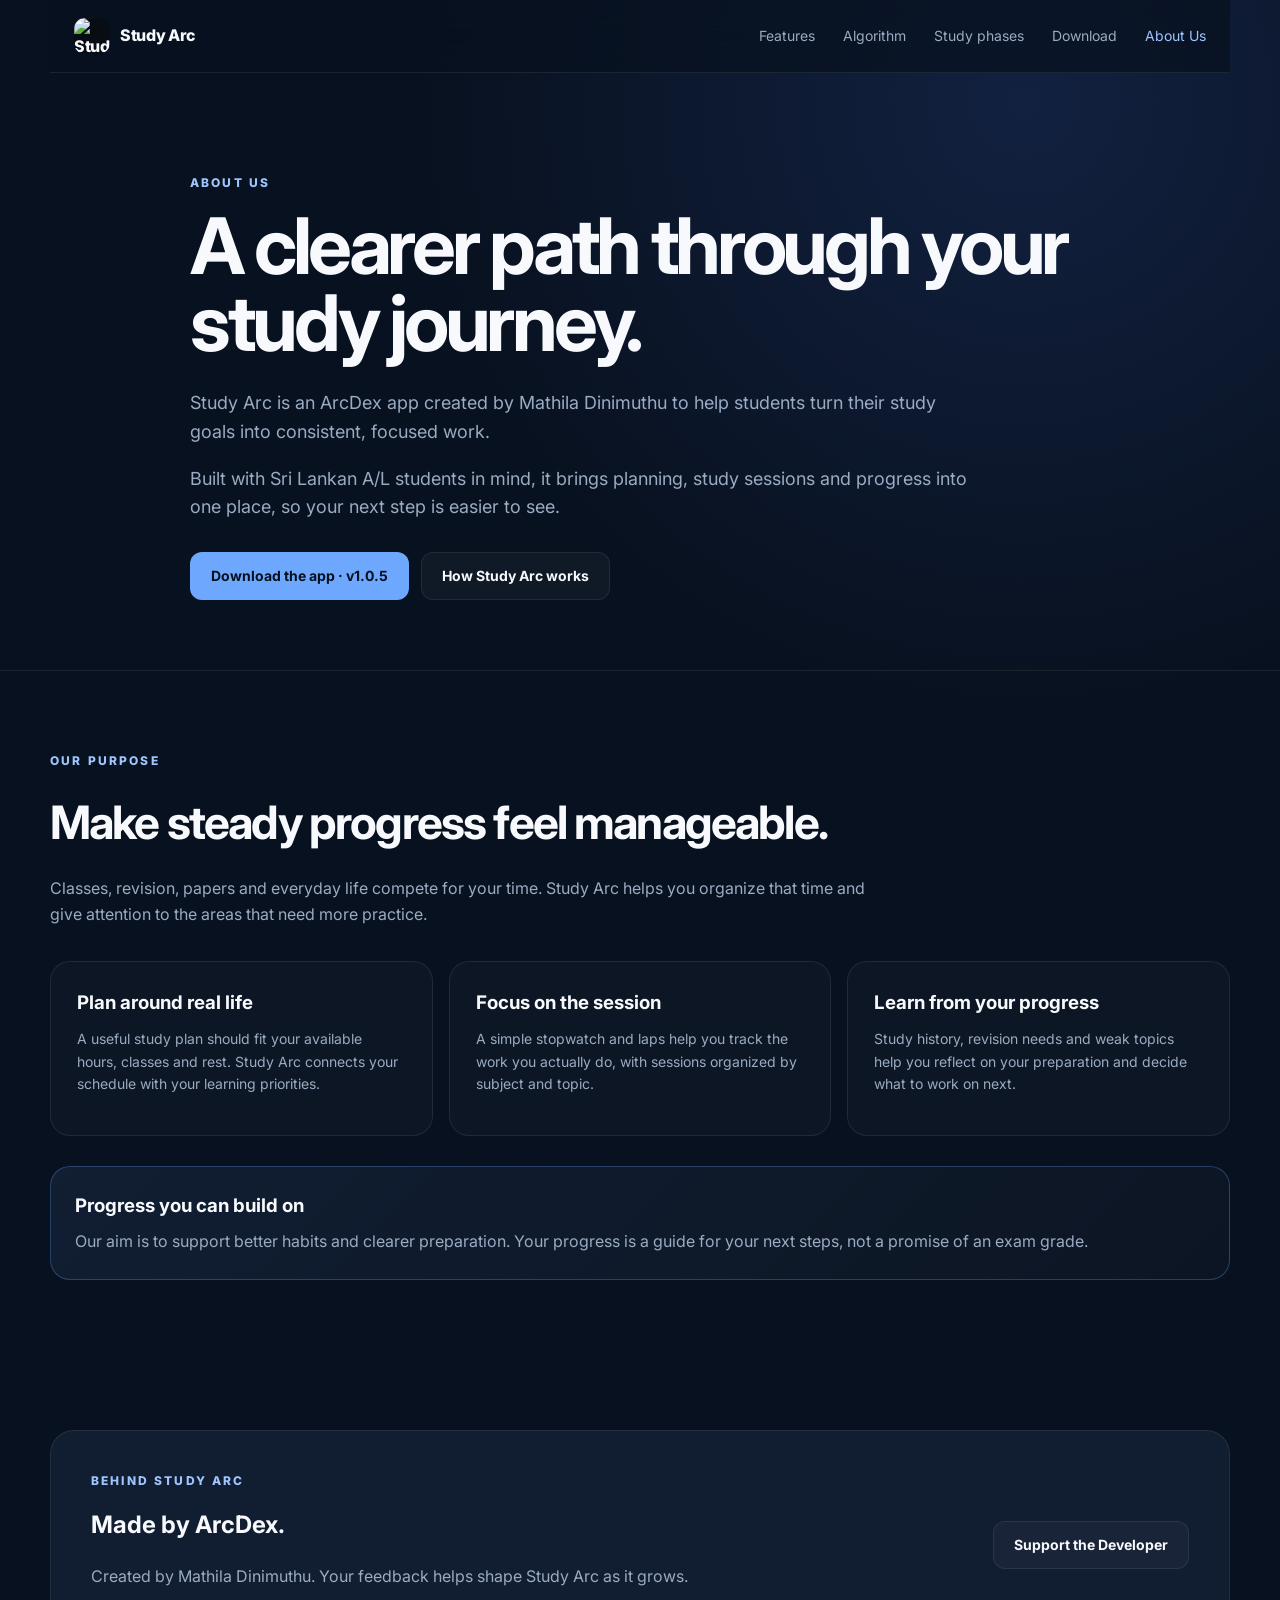
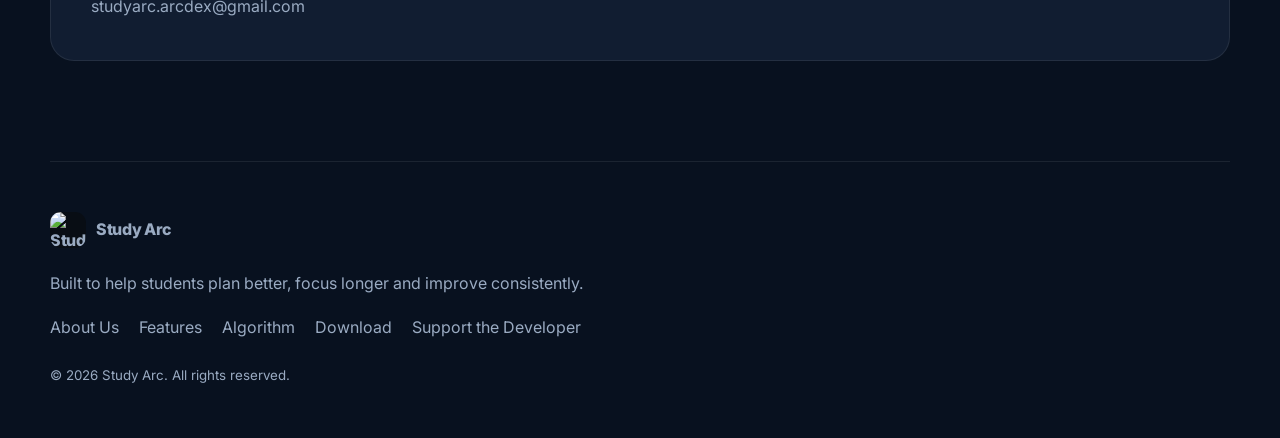
==== about.html @ b139987a "Add About Us page and direct Study Arc v1.0.5 downloads" ====
<!DOCTYPE html>
<html lang="en">
<head>
  <meta charset="UTF-8" />
  <meta name="viewport" content="width=device-width, initial-scale=1.0" />
  <meta name="theme-color" content="#08111f" />
  <meta name="description" content="Meet Study Arc, an ArcDex app created by Mathila Dinimuthu to help students plan, focus and prepare for exams." />
  <title>About Us — Study Arc</title>
  <link rel="icon" href="https://raw.githubusercontent.com/mathilad/StudyArc/main/assets/images/favicon.png" />
  <link rel="preconnect" href="https://fonts.googleapis.com">
  <link rel="preconnect" href="https://fonts.gstatic.com" crossorigin>
  <link href="https://fonts.googleapis.com/css2?family=Inter:wght@400;500;600;700;800&display=swap" rel="stylesheet">
  <link rel="stylesheet" href="styles.css" />
  <link rel="stylesheet" href="site-overrides.css" />
</head>
<body class="about-page">
  <header class="site-header">
    <a class="brand" href="index.html" aria-label="Study Arc home">
      <img class="brand-logo" src="https://raw.githubusercontent.com/mathilad/StudyArc/main/assets/images/icon.png" alt="Study Arc logo" />
      <span>Study Arc</span>
    </a>
    <nav class="nav" id="nav">
      <a href="index.html#features">Features</a>
      <a href="algorithm.html">Algorithm</a>
      <a href="index.html#phases">Study phases</a>
      <a href="https://github.com/mathilad/studyarcweb/releases/download/v1.0.5/StudyArc-v1.0.5.apk">Download</a>
      <a href="about.html" aria-current="page">About Us</a>
    </nav>
    <button class="menu-btn" id="menuBtn" aria-label="Open menu" aria-expanded="false">☰</button>
  </header>


  <main>
    <section class="section-shell algorithm-hero">
      <div class="eyebrow">ABOUT US</div>
      <h1>A clearer path through your study journey.</h1>
      <p>Study Arc is an ArcDex app created by Mathila Dinimuthu to help students turn their study goals into consistent, focused work.</p>
      <p>Built with Sri Lankan A/L students in mind, it brings planning, study sessions and progress into one place, so your next step is easier to see.</p>
      <div class="hero-actions">
        <a class="btn btn-primary" href="https://github.com/mathilad/studyarcweb/releases/download/v1.0.5/StudyArc-v1.0.5.apk">Download the app · v1.0.5</a>
        <a class="btn btn-secondary" href="algorithm.html">How Study Arc works</a>
      </div>
    </section>
    <section class="algo-section">
      <div class="section-shell">
        <div class="eyebrow">OUR PURPOSE</div>
        <h2>Make steady progress feel manageable.</h2>
        <p>Classes, revision, papers and everyday life compete for your time. Study Arc helps you organize that time and give attention to the areas that need more practice.</p>
        <div class="overview-grid">
          <article class="detail-card"><h3>Plan around real life</h3><p>A useful study plan should fit your available hours, classes and rest. Study Arc connects your schedule with your learning priorities.</p></article>
          <article class="detail-card"><h3>Focus on the session</h3><p>A simple stopwatch and laps help you track the work you actually do, with sessions organized by subject and topic.</p></article>
          <article class="detail-card"><h3>Learn from your progress</h3><p>Study history, revision needs and weak topics help you reflect on your preparation and decide what to work on next.</p></article>
        </div>
        <div class="callout"><h3>Progress you can build on</h3><p>Our aim is to support better habits and clearer preparation. Your progress is a guide for your next steps, not a promise of an exam grade.</p></div>
      </div>
    </section>
    <section class="section-shell algo-cta">
      <div class="algo-cta-card">
        <div><div class="eyebrow">BEHIND STUDY ARC</div><h2>Made by ArcDex.</h2><p>Created by Mathila Dinimuthu. Your feedback helps shape Study Arc as it grows.</p><p><a href="mailto:studyarc.arcdex@gmail.com">studyarc.arcdex@gmail.com</a></p></div>
        <a class="btn btn-secondary" href="https://buymeacoffee.com/mathiladinimuthu" target="_blank" rel="noopener">Support the Developer</a>
      </div>
    </section>
  </main>
  <footer>
    <a class="brand" href="index.html"><img class="brand-logo" src="https://raw.githubusercontent.com/mathilad/StudyArc/main/assets/images/icon.png" alt="Study Arc logo" /><span>Study Arc</span></a>
    <p>Built to help students plan better, focus longer and improve consistently.</p>
    <div class="footer-links"><a href="about.html">About Us</a><a href="index.html#features">Features</a><a href="algorithm.html">Algorithm</a><a href="https://github.com/mathilad/studyarcweb/releases/download/v1.0.5/StudyArc-v1.0.5.apk">Download</a><a href="https://buymeacoffee.com/mathiladinimuthu" target="_blank" rel="noopener">Support the Developer</a></div>
    <small>© <span id="year"></span> Study Arc. All rights reserved.</small>
  </footer>

  <script src="script.js"></script>
</body>
</html>
---- styles.css ----
:root {
  --bg: #08111f;
  --bg-soft: #0d1728;
  --card: #111d31;
  --card-2: #0d1828;
  --line: rgba(255,255,255,.08);
  --text: #f7f9fc;
  --muted: #9aabc2;
  --accent: #6ea8fe;
  --accent-2: #9fc5ff;
  --shadow: 0 24px 70px rgba(0,0,0,.28);
}
* { box-sizing: border-box; }
html { scroll-behavior: smooth; }
body {
  margin: 0;
  background: radial-gradient(circle at 80% 5%, rgba(77,124,255,.15), transparent 28%), var(--bg);
  color: var(--text);
  font-family: Inter, system-ui, sans-serif;
  line-height: 1.6;
}
a { color: inherit; text-decoration: none; }
button, a { -webkit-tap-highlight-color: transparent; }
.site-header {
  position: sticky; top: 0; z-index: 50;
  display: flex; align-items: center; justify-content: space-between;
  max-width: 1180px; margin: 0 auto; padding: 18px 24px;
  backdrop-filter: blur(18px);
  background: rgba(8,17,31,.72);
  border-bottom: 1px solid var(--line);
}
.brand { display: inline-flex; align-items: center; gap: 10px; font-weight: 800; letter-spacing: -.02em; }
.brand-mark {
  width: 34px; height: 34px; display: grid; place-items: center;
  border-radius: 10px; background: linear-gradient(135deg, var(--accent), #4f7fe8);
  color: #07101e; font-weight: 900;
}
.nav { display: flex; gap: 28px; color: var(--muted); font-size: 14px; }
.nav a:hover { color: var(--text); }
.menu-btn { display: none; border: 0; background: transparent; color: var(--text); font-size: 24px; }
.section-shell { width: min(1180px, calc(100% - 40px)); margin: 0 auto; }
.hero { min-height: 760px; display: grid; grid-template-columns: 1.05fr .95fr; align-items: center; gap: 70px; padding: 80px 0 70px; }
.eyebrow { font-size: 12px; letter-spacing: .18em; font-weight: 800; color: var(--accent-2); margin-bottom: 16px; }
h1, h2, h3, p { margin-top: 0; }
h1 { font-size: clamp(48px, 7vw, 82px); line-height: .98; letter-spacing: -.055em; margin-bottom: 28px; }
h1 span { color: var(--accent-2); }
.hero-text { font-size: 18px; color: var(--muted); max-width: 650px; }
.hero-actions, .download-actions { display: flex; gap: 12px; flex-wrap: wrap; margin-top: 30px; }
.btn { display: inline-flex; align-items: center; justify-content: center; min-height: 48px; padding: 0 20px; border-radius: 12px; font-weight: 700; font-size: 14px; border: 1px solid var(--line); transition: .2s ease; }
.btn:hover { transform: translateY(-2px); }
.btn-primary { background: var(--accent); color: #07101e; border-color: transparent; }
.btn-secondary { background: rgba(255,255,255,.035); }
.trust-row { display: flex; gap: 18px; flex-wrap: wrap; color: var(--muted); margin-top: 24px; font-size: 13px; }
.dashboard-card { background: linear-gradient(180deg, rgba(17,29,49,.98), rgba(11,21,36,.98)); border: 1px solid var(--line); border-radius: 28px; padding: 28px; box-shadow: var(--shadow); transform: perspective(1000px) rotateY(-3deg) rotateX(2deg); }
.preview-top, .section-title { display: flex; align-items: center; justify-content: space-between; }
.preview-top small { display: block; color: var(--muted); font-size: 10px; letter-spacing: .14em; }
.preview-top strong { font-size: 20px; }
.avatar { width: 40px; height: 40px; border-radius: 50%; display: grid; place-items: center; background: #1c2d48; font-size: 12px; font-weight: 800; }
.metric-grid { display: grid; grid-template-columns: 1fr 1fr; gap: 14px; margin: 28px 0; }
.metric-grid article { padding: 18px; background: var(--card-2); border: 1px solid var(--line); border-radius: 18px; }
.metric-grid span, .metric-grid small { display: block; color: var(--muted); font-size: 11px; }
.metric-grid strong { font-size: 26px; display: block; margin: 4px 0; }
.today-plan { background: #0a1423; border-radius: 20px; padding: 18px; border: 1px solid var(--line); }
.section-title { margin-bottom: 12px; }
.section-title span { font-size: 11px; color: var(--muted); }
.session { display: flex; gap: 12px; align-items: center; padding: 13px 0; border-top: 1px solid var(--line); }
.session i { width: 9px; height: 9px; border-radius: 50%; background: #64748b; }
.session.active i { background: var(--accent); box-shadow: 0 0 0 5px rgba(110,168,254,.12); }
.session div { flex: 1; }
.session strong, .session small { display: block; }
.session small { color: var(--muted); }
.session b { font-size: 12px; color: var(--muted); }
.stats-strip { display: grid; grid-template-columns: repeat(4,1fr); border-block: 1px solid var(--line); background: rgba(255,255,255,.015); }
.stats-strip div { text-align: center; padding: 30px 12px; border-right: 1px solid var(--line); }
.stats-strip div:last-child { border-right: 0; }
.stats-strip strong, .stats-strip span { display: block; }
.stats-strip strong { font-size: 25px; }
.stats-strip span { color: var(--muted); font-size: 12px; }
.content-section { padding: 110px 0; }
.section-heading { max-width: 760px; margin-bottom: 48px; }
.section-heading h2, .download-card h2 { font-size: clamp(34px, 5vw, 54px); line-height: 1.05; letter-spacing: -.045em; margin-bottom: 20px; }
.section-heading p, .download-card p { color: var(--muted); font-size: 17px; }
.feature-grid { display: grid; grid-template-columns: repeat(3, 1fr); gap: 16px; }
.feature-card, .phase-card { padding: 28px; border: 1px solid var(--line); border-radius: 20px; background: rgba(255,255,255,.022); }
.icon { width: 42px; height: 42px; display: grid; place-items: center; border-radius: 12px; background: rgba(110,168,254,.12); color: var(--accent-2); margin-bottom: 40px; font-size: 20px; }
.feature-card h3, .phase-card h3 { margin-bottom: 10px; }
.feature-card p, .phase-card p { color: var(--muted); font-size: 14px; margin-bottom: 0; }
.algorithm-wrap { background: #0a1423; border-block: 1px solid var(--line); }
.algorithm-grid { padding: 110px 0; display: grid; grid-template-columns: 1fr 1fr; gap: 70px; align-items: center; }
.formula { margin-top: 30px; padding: 17px 18px; border: 1px solid var(--line); background: rgba(110,168,254,.06); border-radius: 14px; color: var(--accent-2); font-family: ui-monospace, SFMono-Regular, Menlo, monospace; font-size: 13px; }
.flow-card { padding: 24px; background: var(--card); border: 1px solid var(--line); border-radius: 24px; box-shadow: var(--shadow); }
.flow-card > b { display: block; text-align: center; color: #52637c; line-height: 24px; }
.flow-node { display: flex; gap: 16px; align-items: center; border: 1px solid var(--line); border-radius: 16px; padding: 16px; background: #0b1627; }
.flow-node.accent { border-color: rgba(110,168,254,.45); background: rgba(110,168,254,.08); }
.flow-node span { width: 34px; height: 34px; display: grid; place-items: center; border-radius: 10px; background: rgba(255,255,255,.05); color: var(--accent-2); font-size: 11px; font-weight: 800; }
.flow-node strong, .flow-node small { display: block; }
.flow-node small { color: var(--muted); }
.phase-grid { display: grid; grid-template-columns: repeat(4, 1fr); gap: 14px; }
.phase-card span { font-size: 12px; color: var(--accent-2); font-weight: 800; display: block; margin-bottom: 48px; }
.download-section { padding: 40px 20px 90px; }
.download-card { width: min(1180px, 100%); margin: 0 auto; display: grid; grid-template-columns: 1.15fr .85fr; align-items: center; gap: 40px; border: 1px solid rgba(110,168,254,.25); background: linear-gradient(135deg, rgba(110,168,254,.1), rgba(255,255,255,.02)); border-radius: 30px; padding: 60px; overflow: hidden; }
.download-note { display: block; color: var(--muted); margin-top: 18px; }
.phone { width: 240px; height: 460px; margin: 0 auto; border: 7px solid #17243a; padding: 8px; border-radius: 38px; background: #060d18; transform: rotate(5deg); box-shadow: var(--shadow); }
.phone-screen { height: 100%; border-radius: 27px; background: radial-gradient(circle at 50% 25%, rgba(110,168,254,.25), transparent 32%), #0a1423; display: flex; flex-direction: column; align-items: center; justify-content: center; }
.phone-logo { width: 64px; height: 64px; border-radius: 20px; background: var(--accent); color: #07101e; display: grid; place-items: center; font-weight: 900; font-size: 28px; margin-bottom: 18px; }
.phone-screen strong { font-size: 24px; }
.phone-screen span { color: var(--muted); font-size: 12px; }
.mini-progress { width: 120px; height: 5px; background: #17243a; border-radius: 99px; margin-top: 28px; overflow: hidden; }
.mini-progress i { display: block; width: 67%; height: 100%; background: var(--accent); }
.support { padding: 0 0 90px; }
.support-card { display: flex; align-items: center; justify-content: space-between; gap: 30px; border: 1px solid var(--line); border-radius: 20px; padding: 28px; }
.support-card > div { display: flex; align-items: center; gap: 18px; }
.support-card h3 { margin-bottom: 3px; }
.support-card p { margin-bottom: 0; color: var(--muted); font-size: 14px; }
.coffee { font-size: 28px; }
footer { border-top: 1px solid var(--line); width: min(1180px, calc(100% - 40px)); margin: 0 auto; padding: 50px 0; color: var(--muted); }
footer > p { margin: 18px 0; max-width: 580px; }
.footer-links { display: flex; gap: 20px; flex-wrap: wrap; margin-bottom: 22px; }
.reveal { opacity: 0; transform: translateY(18px); transition: opacity .6s ease, transform .6s ease; }
.reveal.visible { opacity: 1; transform: translateY(0); }
@media (max-width: 900px) {
  .hero, .algorithm-grid, .download-card { grid-template-columns: 1fr; }
  .hero { padding-top: 70px; }
  .dashboard-card { transform: none; }
  .feature-grid { grid-template-columns: repeat(2,1fr); }
  .phase-grid { grid-template-columns: repeat(2,1fr); }
  .phone { margin-top: 20px; }
}
@media (max-width: 680px) {
  .site-header { padding: 14px 20px; }
  .menu-btn { display: block; }
  .nav { display: none; position: absolute; top: 65px; left: 20px; right: 20px; flex-direction: column; gap: 0; background: #0d1728; border: 1px solid var(--line); border-radius: 16px; padding: 8px; box-shadow: var(--shadow); }
  .nav.open { display: flex; }
  .nav a { padding: 13px; }
  .hero { min-height: auto; gap: 40px; padding: 60px 0; }
  h1 { font-size: 48px; }
  .metric-grid, .feature-grid, .phase-grid { grid-template-columns: 1fr; }
  .stats-strip { grid-template-columns: repeat(2,1fr); }
  .stats-strip div:nth-child(2) { border-right: 0; }
  .stats-strip div:nth-child(-n+2) { border-bottom: 1px solid var(--line); }
  .content-section, .algorithm-grid { padding: 75px 0; }
  .download-card { padding: 35px 24px; }
  .phone { width: 205px; height: 400px; }
  .support-card { align-items: flex-start; flex-direction: column; }
  .support-card .btn { width: 100%; }
  .hero-actions .btn, .download-actions .btn { width: 100%; }
}
---- site-overrides.css ----
.brand-logo,.preview-logo,.phone-logo-img{display:block;object-fit:contain;background:#080d14}.brand-logo{width:36px;height:36px;border-radius:11px}.preview-logo{width:42px;height:42px;border-radius:12px}.phone-logo-img{width:76px;height:76px;border-radius:22px;margin-bottom:18px}.algorithm-more{margin-top:18px}.five-phase-grid{grid-template-columns:repeat(5,1fr)}
.algorithm-page{min-height:100vh}.algorithm-hero{padding:100px 0 70px;max-width:900px}.algorithm-hero h1{font-size:clamp(46px,7vw,78px)}.algorithm-hero p{font-size:18px;color:var(--muted);max-width:780px}.algo-section{padding:80px 0;border-top:1px solid var(--line)}.algo-section h2{font-size:clamp(30px,4vw,46px);letter-spacing:-.04em;margin-bottom:16px}.algo-section>.section-shell>p,.algo-intro{color:var(--muted);max-width:820px}.overview-grid{display:grid;grid-template-columns:repeat(3,1fr);gap:16px;margin-top:34px}.detail-card{padding:26px;border:1px solid var(--line);border-radius:20px;background:rgba(255,255,255,.022)}.detail-card h3{margin-bottom:10px}.detail-card p,.detail-card li{color:var(--muted);font-size:14px}.detail-card ul{margin:14px 0 0;padding-left:18px}.wide-card{grid-column:span 2}.logic-flow{display:grid;gap:12px;margin-top:30px}.logic-step{display:grid;grid-template-columns:60px 1fr;gap:18px;align-items:start;padding:20px;border:1px solid var(--line);border-radius:18px;background:#0b1627}.logic-step>span{width:46px;height:46px;display:grid;place-items:center;border-radius:14px;background:rgba(110,168,254,.1);color:var(--accent-2);font-weight:800}.logic-step p{margin:4px 0 0;color:var(--muted)}.score-box{margin-top:28px;padding:24px;border:1px solid rgba(110,168,254,.28);border-radius:20px;background:rgba(110,168,254,.06)}.score-box code{display:block;white-space:normal;color:var(--accent-2);font-size:14px;line-height:1.9}.priority-table{width:100%;border-collapse:collapse;margin-top:22px;border:1px solid var(--line);border-radius:18px;overflow:hidden}.priority-table th,.priority-table td{text-align:left;padding:14px 16px;border-bottom:1px solid var(--line);vertical-align:top}.priority-table th{font-size:12px;color:var(--accent-2);letter-spacing:.06em;text-transform:uppercase;background:rgba(255,255,255,.025)}.priority-table td{font-size:14px;color:var(--muted)}.priority-table tr:last-child td{border-bottom:0}.phase-timeline{display:grid;gap:12px;margin-top:28px}.phase-row{display:grid;grid-template-columns:150px 1fr 140px;gap:18px;align-items:center;padding:18px 20px;border:1px solid var(--line);border-radius:16px}.phase-row strong{color:var(--text)}.phase-row p{margin:0;color:var(--muted);font-size:14px}.phase-row span{color:var(--accent-2);font-size:12px;font-weight:700;text-align:right}.callout{margin-top:30px;padding:24px;border-radius:20px;border:1px solid rgba(110,168,254,.28);background:linear-gradient(135deg,rgba(110,168,254,.09),rgba(255,255,255,.02))}.callout h3{margin-bottom:8px}.callout p{margin:0;color:var(--muted)}.algo-cta{padding:70px 0 100px}.algo-cta-card{padding:40px;border:1px solid var(--line);border-radius:24px;background:var(--card);display:flex;justify-content:space-between;gap:24px;align-items:center}.algo-cta-card p{margin:4px 0 0;color:var(--muted)}
@media(max-width:1050px){.five-phase-grid{grid-template-columns:repeat(3,1fr)}.overview-grid{grid-template-columns:repeat(2,1fr)}}@media(max-width:700px){.five-phase-grid,.overview-grid{grid-template-columns:1fr}.wide-card{grid-column:auto}.algorithm-hero{padding:70px 0 50px}.algo-section{padding:60px 0}.logic-step{grid-template-columns:44px 1fr;padding:16px}.logic-step>span{width:40px;height:40px}.phase-row{grid-template-columns:1fr;gap:6px}.phase-row span{text-align:left}.priority-table{display:block;overflow-x:auto}.algo-cta-card{align-items:flex-start;flex-direction:column}.algo-cta-card .btn{width:100%}}

.nav a[aria-current="page"]{color:var(--accent-2)}
a:focus-visible,button:focus-visible{outline:2px solid var(--accent-2);outline-offset:5px}
@media(min-width:681px) and (max-width:900px){.nav{gap:16px}}
@media(prefers-reduced-motion:reduce){html{scroll-behavior:auto}.reveal,.btn{transition:none;transform:none}}
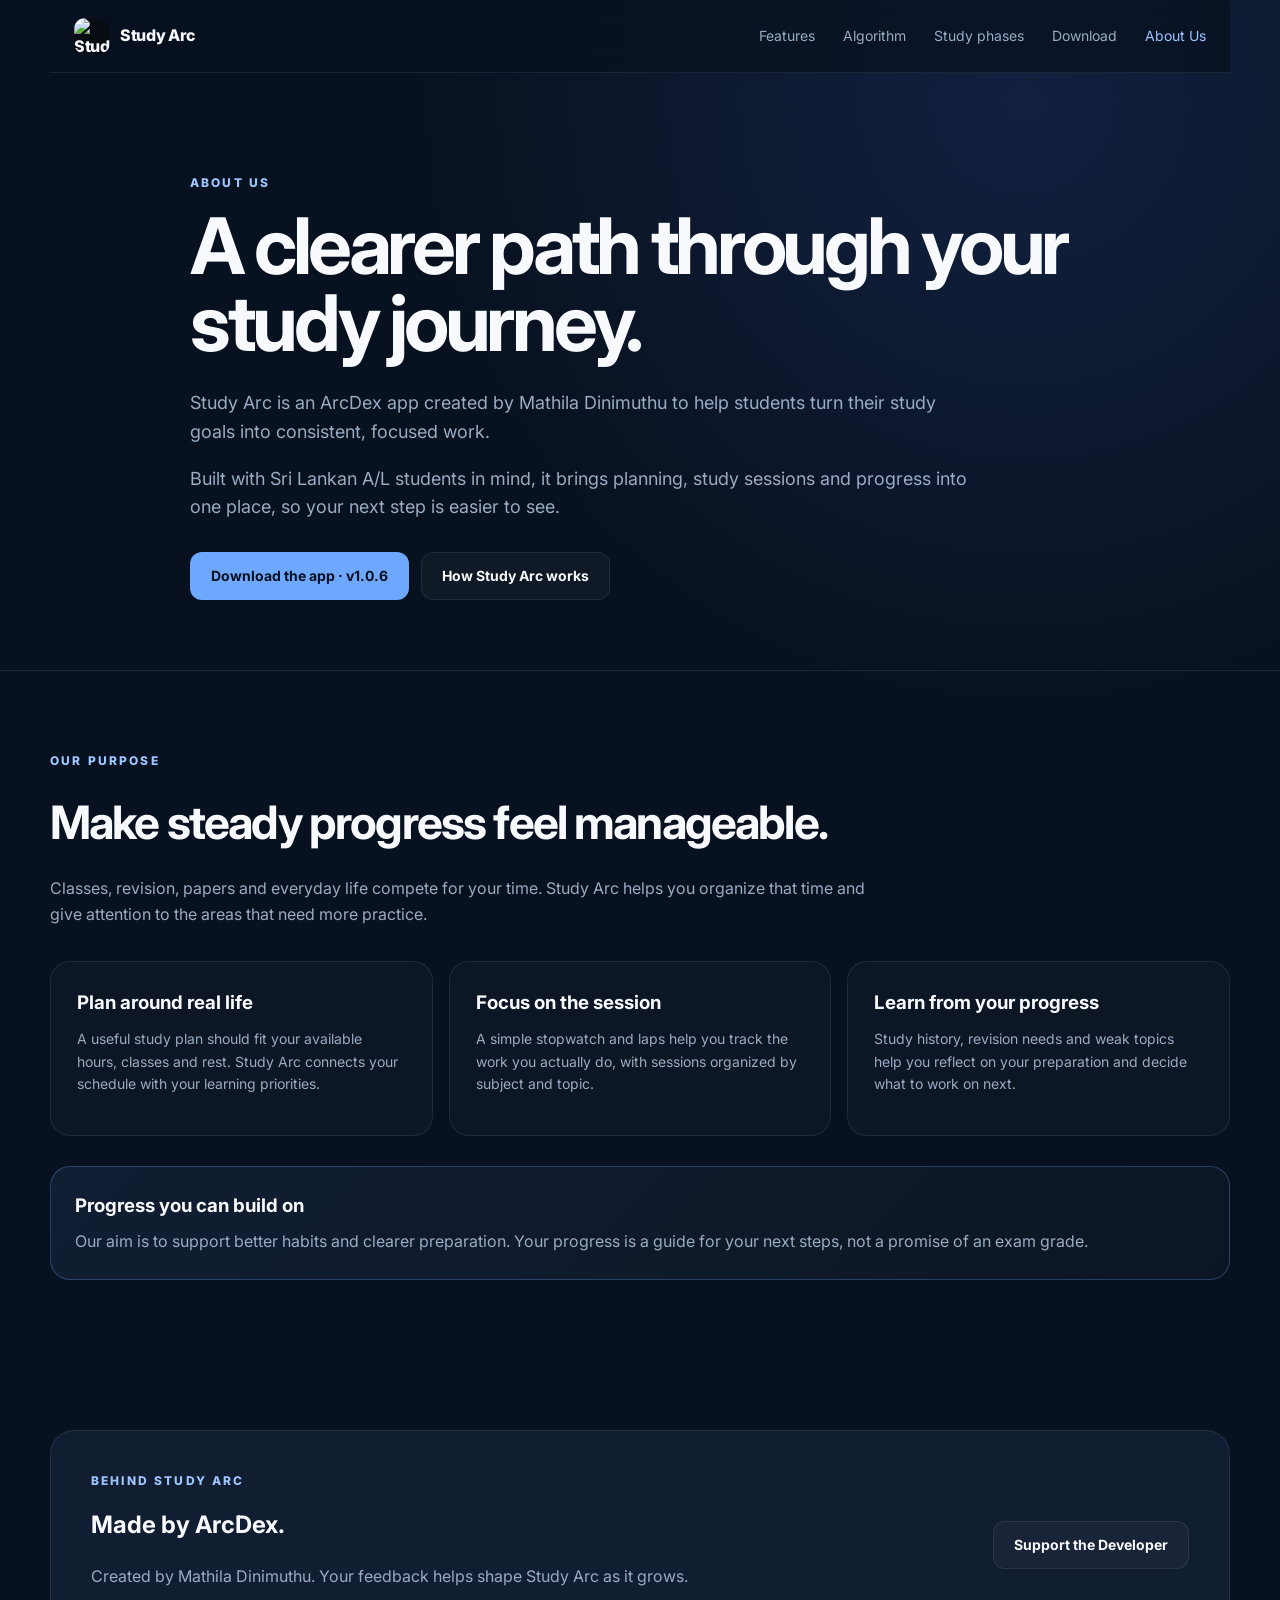
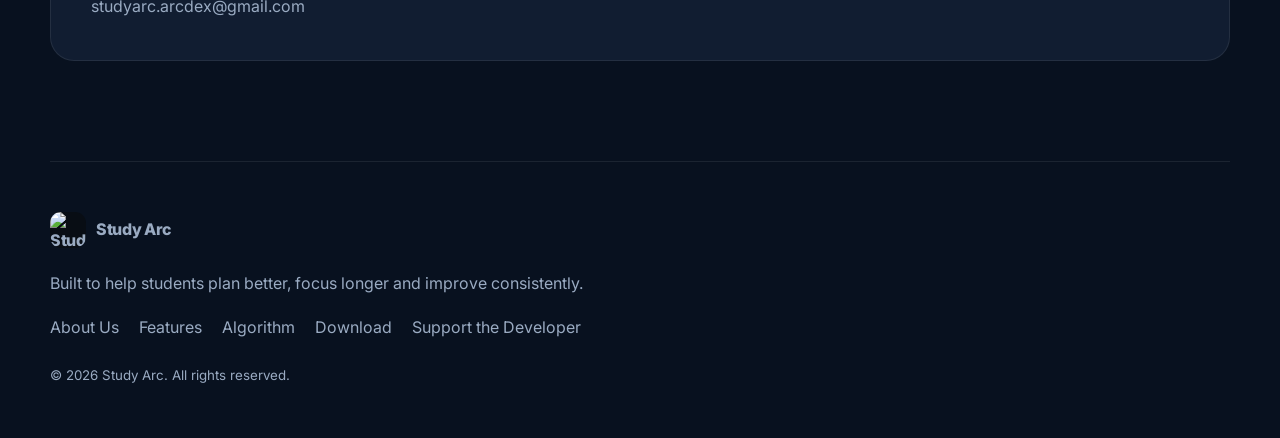
==== commit 87749f84: "Link website download section to Study Arc v1.0.6" ====
--- a/about.html
+++ b/about.html
@@ -23,7 +23,7 @@
       <a href="index.html#features">Features</a>
       <a href="algorithm.html">Algorithm</a>
       <a href="index.html#phases">Study phases</a>
-      <a href="https://github.com/mathilad/studyarcweb/releases/download/v1.0.5/StudyArc-v1.0.5.apk">Download</a>
+      <a href="https://github.com/mathilad/StudyArc/releases/download/v1.0.6/StudyArc-v1.0.6.apk">Download</a>
       <a href="about.html" aria-current="page">About Us</a>
     </nav>
     <button class="menu-btn" id="menuBtn" aria-label="Open menu" aria-expanded="false">☰</button>
@@ -37,7 +37,7 @@
       <p>Study Arc is an ArcDex app created by Mathila Dinimuthu to help students turn their study goals into consistent, focused work.</p>
       <p>Built with Sri Lankan A/L students in mind, it brings planning, study sessions and progress into one place, so your next step is easier to see.</p>
       <div class="hero-actions">
-        <a class="btn btn-primary" href="https://github.com/mathilad/studyarcweb/releases/download/v1.0.5/StudyArc-v1.0.5.apk">Download the app · v1.0.5</a>
+        <a class="btn btn-primary" href="https://github.com/mathilad/StudyArc/releases/download/v1.0.6/StudyArc-v1.0.6.apk">Download the app · v1.0.6</a>
         <a class="btn btn-secondary" href="algorithm.html">How Study Arc works</a>
       </div>
     </section>
@@ -64,7 +64,7 @@
   <footer>
     <a class="brand" href="index.html"><img class="brand-logo" src="https://raw.githubusercontent.com/mathilad/StudyArc/main/assets/images/icon.png" alt="Study Arc logo" /><span>Study Arc</span></a>
     <p>Built to help students plan better, focus longer and improve consistently.</p>
-    <div class="footer-links"><a href="about.html">About Us</a><a href="index.html#features">Features</a><a href="algorithm.html">Algorithm</a><a href="https://github.com/mathilad/studyarcweb/releases/download/v1.0.5/StudyArc-v1.0.5.apk">Download</a><a href="https://buymeacoffee.com/mathiladinimuthu" target="_blank" rel="noopener">Support the Developer</a></div>
+    <div class="footer-links"><a href="about.html">About Us</a><a href="index.html#features">Features</a><a href="algorithm.html">Algorithm</a><a href="https://github.com/mathilad/StudyArc/releases/download/v1.0.6/StudyArc-v1.0.6.apk">Download</a><a href="https://buymeacoffee.com/mathiladinimuthu" target="_blank" rel="noopener">Support the Developer</a></div>
     <small>© <span id="year"></span> Study Arc. All rights reserved.</small>
   </footer>
 
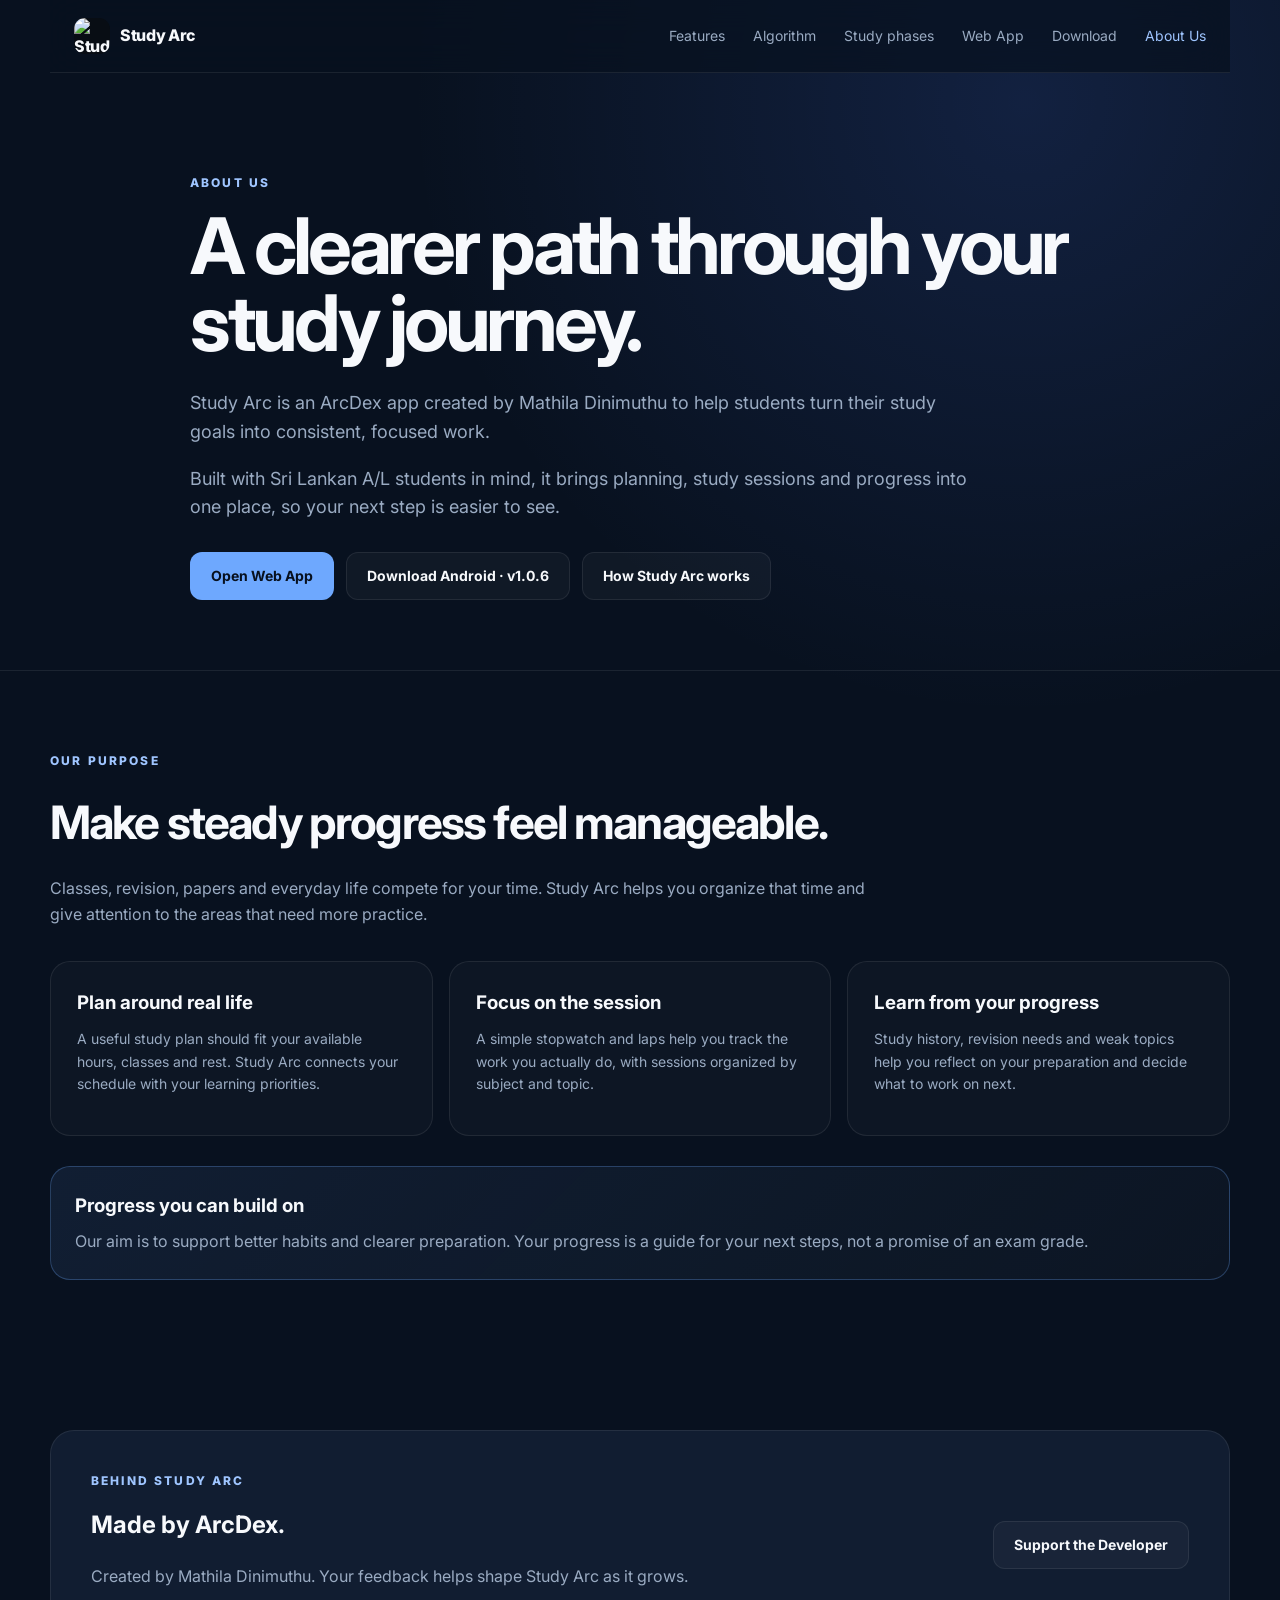
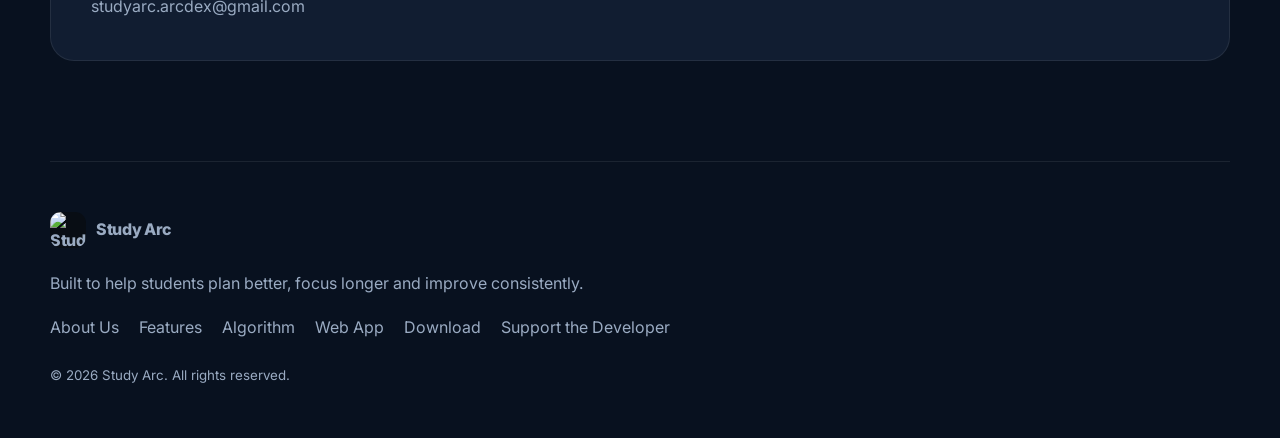
==== commit 98628895: "Add web app access to Study Arc website" ====
--- a/about.html
+++ b/about.html
@@ -23,6 +23,7 @@
       <a href="index.html#features">Features</a>
       <a href="algorithm.html">Algorithm</a>
       <a href="index.html#phases">Study phases</a>
+      <a href="https://mathilad.github.io/StudyArc/">Web App</a>
       <a href="https://github.com/mathilad/StudyArc/releases/download/v1.0.6/StudyArc-v1.0.6.apk">Download</a>
       <a href="about.html" aria-current="page">About Us</a>
     </nav>
@@ -37,7 +38,8 @@
       <p>Study Arc is an ArcDex app created by Mathila Dinimuthu to help students turn their study goals into consistent, focused work.</p>
       <p>Built with Sri Lankan A/L students in mind, it brings planning, study sessions and progress into one place, so your next step is easier to see.</p>
       <div class="hero-actions">
-        <a class="btn btn-primary" href="https://github.com/mathilad/StudyArc/releases/download/v1.0.6/StudyArc-v1.0.6.apk">Download the app · v1.0.6</a>
+        <a class="btn btn-primary" href="https://mathilad.github.io/StudyArc/">Open Web App</a>
+        <a class="btn btn-secondary" href="https://github.com/mathilad/StudyArc/releases/download/v1.0.6/StudyArc-v1.0.6.apk">Download Android · v1.0.6</a>
         <a class="btn btn-secondary" href="algorithm.html">How Study Arc works</a>
       </div>
     </section>
@@ -64,7 +66,7 @@
   <footer>
     <a class="brand" href="index.html"><img class="brand-logo" src="https://raw.githubusercontent.com/mathilad/StudyArc/main/assets/images/icon.png" alt="Study Arc logo" /><span>Study Arc</span></a>
     <p>Built to help students plan better, focus longer and improve consistently.</p>
-    <div class="footer-links"><a href="about.html">About Us</a><a href="index.html#features">Features</a><a href="algorithm.html">Algorithm</a><a href="https://github.com/mathilad/StudyArc/releases/download/v1.0.6/StudyArc-v1.0.6.apk">Download</a><a href="https://buymeacoffee.com/mathiladinimuthu" target="_blank" rel="noopener">Support the Developer</a></div>
+    <div class="footer-links"><a href="about.html">About Us</a><a href="index.html#features">Features</a><a href="algorithm.html">Algorithm</a><a href="https://mathilad.github.io/StudyArc/">Web App</a><a href="https://github.com/mathilad/StudyArc/releases/download/v1.0.6/StudyArc-v1.0.6.apk">Download</a><a href="https://buymeacoffee.com/mathiladinimuthu" target="_blank" rel="noopener">Support the Developer</a></div>
     <small>© <span id="year"></span> Study Arc. All rights reserved.</small>
   </footer>
 
